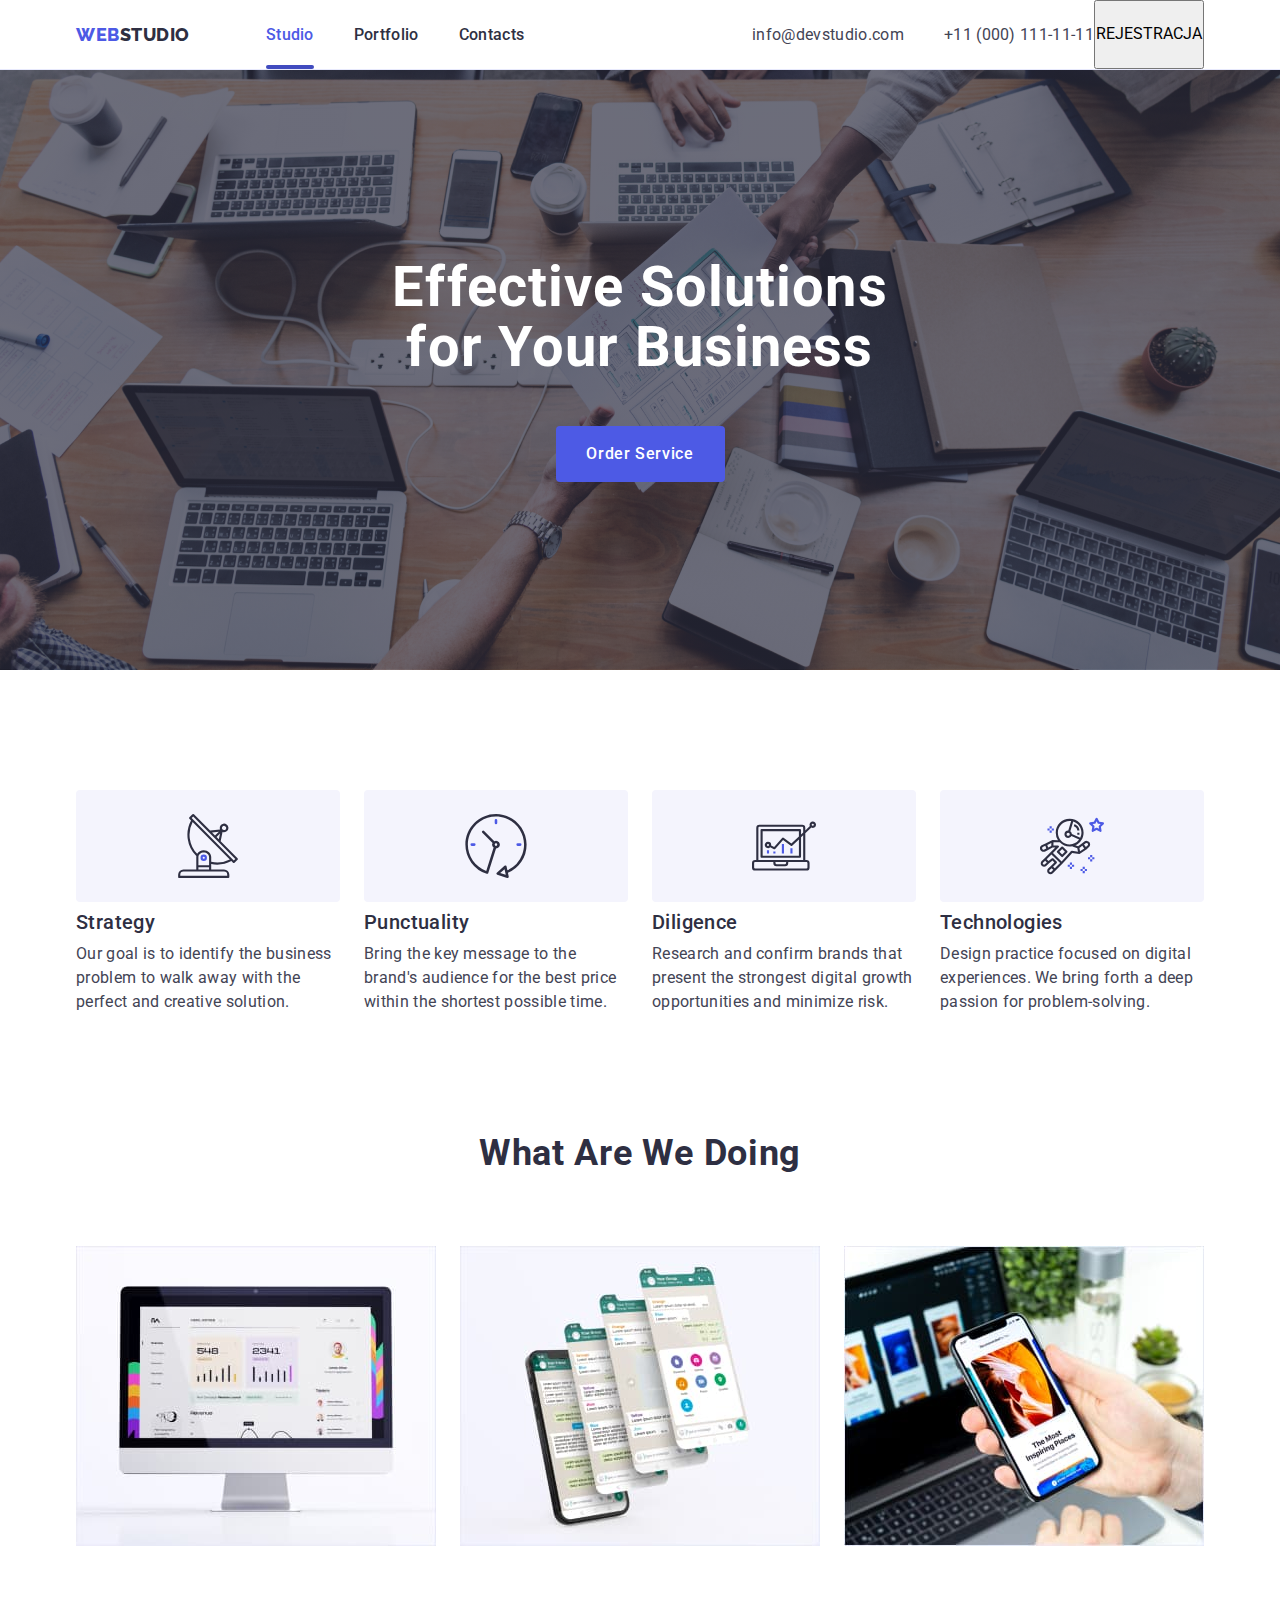
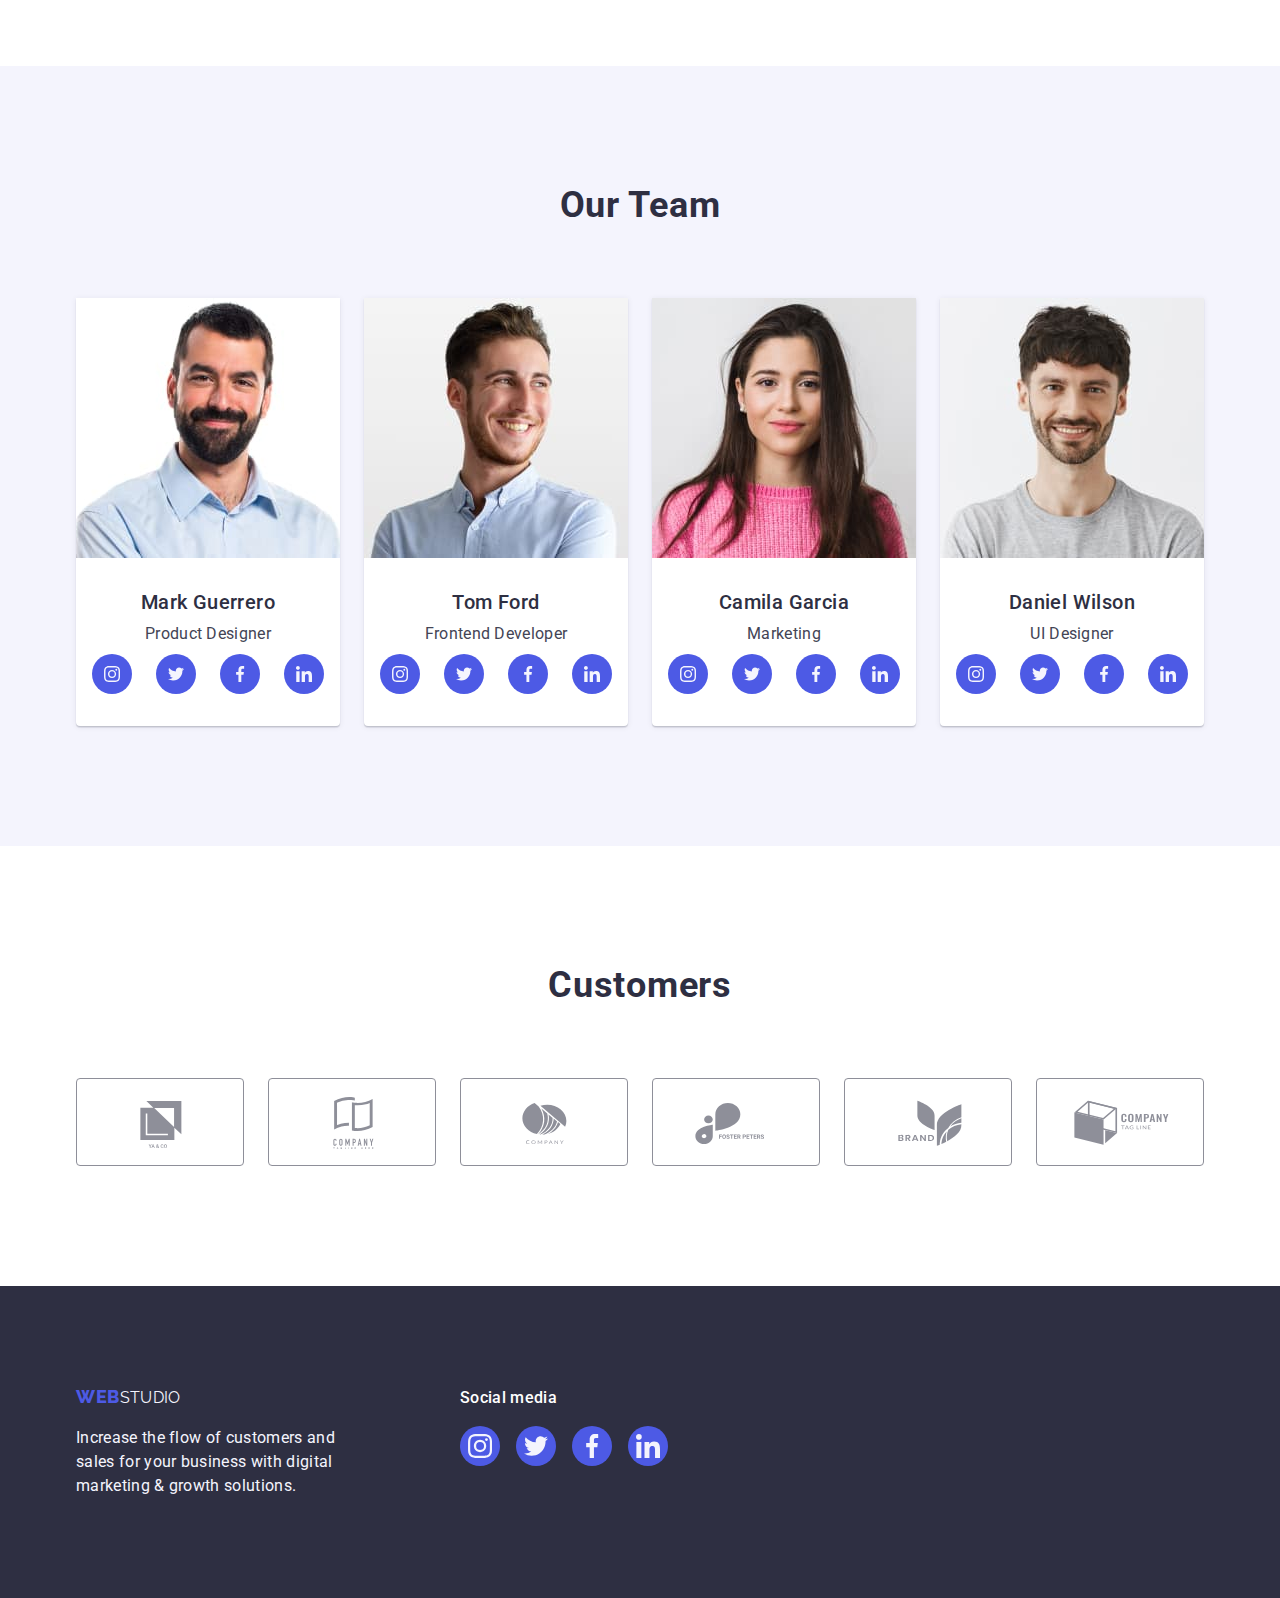
==== index.html @ 227b1a56 "Changed in homework 5." ====
<!DOCTYPE html>
<html lang="en">
<head>
    <meta charset="UTF-8">
    <meta name="viewport" content="width=device-width, initial-scale=1.0">
    <title>Document</title>
    <link rel="preconnect" href="https://fonts.googleapis.com">
    <link rel="preconnect" href="https://fonts.gstatic.com" crossorigin>
    <link href="https://fonts.googleapis.com/css2?family=Raleway:wght@800&family=Roboto:wght@400;500;700;900&display=swap" rel="stylesheet">
    <link 
    rel="stylesheet" href="https://cdnjs.cloudflare.com/ajax/libs/modern-normalize/2.0.0/modern-normalize.min.css" 
    integrity="sha512-4xo8blKMVCiXpTaLzQSLSw3KFOVPWhm/TRtuPVc4WG6kUgjH6J03IBuG7JZPkcWMxJ5huwaBpOpnwYElP/m6wg==" 
    crossorigin="anonymous" 
    referrerpolicy="no-referrer" />
    <link rel="stylesheet" href="./css/modern-normalize.min.css">
    <link rel="stylesheet" href="./css/styles.css">
    
</head>
<body>
    <header class="header">
        <div class = "header-div container">
            <nav class = nav>
                <a class = "logo link" href="./index.html">Web<span class = "span-header">Studio</span></a>
                
                <ul class = "list">
                    <li><a class = "link active-link" href="./index.html">Studio</a></li>
                    <li><a class = "link" href="./portfolio.html">Portfolio</a></li>
                    <li><a class = "link" href="">Contacts</a></li>
                </ul>
            </nav>
                <address class="adres">
                    <ul class = "list">
                        <li><a class = "link info" href="mailto:info@devstudio.com">info@devstudio.com</a></li>
                        <li><a class = "link info" href="tel:+110001111111">+11 (000) 111-11-11</a></li>
                    </ul>
                </address>
                <button class="modal-btn" type = "button" data-modal-open>REJESTRACJA</button>
        </div>
    </header>
    <main>
        <section class= "section container-image">
            <div class = "container">
                <h1 class= "main-headline">Effective Solutions for Your Business</h1>
                <button class= "main-button" type="button">Order Service</button>
            </div>
        </section>
        <section class = "section-second-opcion">
            <div class = "container">
                <h2 class="headline visually-hidden ">ukryta nazwa</h2>
                <ul class="list list-atrybutes social flex">
                    <li class = "list-element">
                        <div class="svg-element">
                            <svg width = "64" height = "64">
                                <use href = "./images/icons.svg#icon-antenna-1-1"></use>
                            </svg> 
                        </div>  
                        <h3 class="headline">Strategy</h3>
                        <p class="text">Our goal is to identify the business problem to walk away with the perfect and creative solution.
                        </p>
                    </li>
                    <li class = "list-element">
                        <div class="svg-element">
                            <svg width = "64" height = "64">
                                <use href = "./images/icons.svg#icon-clock-1"></use>
                            </svg> 
                        </div> 
                        <h3 class="headline">Punctuality</h3>
                        <p class="text">Bring the key message to the brand's audience for the best price within the shortest possible time.
                        </p>
                    </li>
                    <li class = "list-element">
                        <div class="svg-element">
                            <svg width = "64" height = "64">
                                <use href = "./images/icons.svg#icon-diagram-1"></use>
                            </svg>
                        </div>  
                        <h3 class="headline">Diligence</h3>
                        <p class="text">Research and confirm brands that present the strongest digital growth opportunities and minimize risk.
                        </p>
                    </li>
                    <li class = "list-element">
                        <div class="svg-element">
                            <svg  width = "64" height = "64">
                                <use href = "./images/icons.svg#icon-astronaut-1"></use>
                            </svg>  
                        </div>
                        <h3 class="headline">Technologies</h3>
                        <p class="text">Design practice focused on digital experiences. We bring forth a deep passion for problem-solving.
                        </p>
                        
                    </li>
                </ul>
        </div>
        </section>
        <section class="section-third-opcion">
            <div class = "container">
                <h2 class= "second-headline">What are we doing</h2>
                <ul class = "list list-atrybutes">
                    <li class="list-element-three"><img class="link-photo" src="./images/img1.jpg" alt="Old iMac." width="360" height="300"></li>
                    <li class="list-element-three"><img class="link-photo" src="./images/img2.jpg" alt="Phones." width="360" height="300"></li>
                    <li class="list-element-three"><img class="link-photo" src="./images/img3.jpg" alt="Hand with phone." width="360" height="300"></li>
                </ul>
            </div>
        </section>
        <section class="last-section">
            <div class = "container">
                <h2 class="second-headline">Our Team</h2>
                <ul class="list list-atrybutes">
                    <li class="list-element-four">
                        
                        <img class="img-person" src="./images/img_person1.jpg" alt="Man in blue shirt with short hair." width="264" height="260">
                        <div class = "container-person">
                            <h3 class="headline name">Mark Guerrero</h3>
                            <p class="text name">Product Designer</p>
                            
                            <ul class = "social-media-icons-two">
                                <li class="social-media-element">
                                    <a class="social-media-parameters" href="">
                                        <svg class="icon" width = "16" height = "16">
                                            <use href = "./images/icons.svg#icon-instagram-2-3"></use>
            
                                        </svg>
                                    </a>
                                </li>
                                <li class="social-media-element">
                                    <a class="social-media-parameters" href="">
                                        <svg class="icon" width = "16" height = "16">
                                            <use href = "./images/icons.svg#icon-twitter-1"></use>
            
                                        </svg>
                                    </a>
                                </li>
                                <li class="social-media-element">
                                    <a class="social-media-parameters" href="">
                                        <svg class="icon" width = "16" height = "16">
                                            <use href = "./images/icons.svg#icon-facebook-1"></use>
            
                                        </svg>
                                    </a>
                                </li>
                                <li class="social-media-element">
                                    <a class="social-media-parameters" href="">
                                        <svg class="icon" width = "16" height = "16">
                                            <use href = "./images/icons.svg#icon-linkedin-1"></use>
            
                                        </svg>
                                    </a>
                                </li>
                            </ul>
                            
                        </div>
                            
                    </li>
                    <li class="list-element-four">
                        
                        <img class="img-person" src="./images/img_person2.jpg" alt="Smiling man with blue shirt." width="264" height="260">
                        <div class = "container-person">
                            <h3 class="headline name">Tom Ford</h3>
                            <p class="text name">Frontend Developer</p>
                            
                            <ul class = "social-media-icons-two">
                                <li class="social-media-element">
                                    <a class="social-media-parameters" href="">
                                        <svg class="icon" width = "16" height = "16">
                                            <use href = "./images/icons.svg#icon-instagram-2-3"></use>
            
                                        </svg>
                                    </a>
                                </li>
                                <li class="social-media-element">
                                    <a class="social-media-parameters" href="">
                                        <svg class="icon" width = "16" height = "16">
                                            <use href = "./images/icons.svg#icon-twitter-1"></use>
            
                                        </svg>
                                    </a>
                                </li>
                                <li class="social-media-element">
                                    <a class="social-media-parameters" href="">
                                        <svg class="icon" width = "16" height = "16">
                                            <use href = "./images/icons.svg#icon-facebook-1"></use>
            
                                        </svg>
                                    </a>
                                </li>
                                <li class="social-media-element">
                                    <a class="social-media-parameters" href="">
                                        <svg class="icon" width = "16" height = "16">
                                            <use href = "./images/icons.svg#icon-linkedin-1"></use>
            
                                        </svg>
                                    </a>
                                </li>
                            </ul>
                            
                        </div>
                    </li>
                    <li class="list-element-four">
                        
                        <img class="img-person" src="./images/img_person3.jpg" alt="Woman with long hair and wearing a pink sweater." width="264" height="260">
                        <div class = "container-person">
                            <h3 class="headline name">Camila Garcia</h3>
                            <p class="text name">Marketing</p>
                            
                            <ul class = "social-media-icons-two">
                                <li class="social-media-element">
                                    <a class="social-media-parameters" href="">
                                        <svg class="icon" width = "16" height = "16">
                                            <use href = "./images/icons.svg#icon-instagram-2-3"></use>
            
                                        </svg>
                                    </a>
                                </li>
                                <li class="social-media-element">
                                    <a class="social-media-parameters" href="">
                                        <svg class="icon" width = "16" height = "16">
                                            <use href = "./images/icons.svg#icon-twitter-1"></use>
            
                                        </svg>
                                    </a>
                                </li>
                                <li class="social-media-element">
                                    <a class="social-media-parameters" href="">
                                        <svg class="icon" width = "16" height = "16">
                                            <use href = "./images/icons.svg#icon-facebook-1"></use>
            
                                        </svg>
                                    </a>
                                </li>
                                <li class="social-media-element">
                                    <a class="social-media-parameters" href="">
                                        <svg class="icon" width = "16" height = "16">
                                            <use href = "./images/icons.svg#icon-linkedin-1"></use>
            
                                        </svg>
                                    </a>
                                </li>
                            </ul>
                            
                        </div>
                    </li>
                    <li class="list-element-four">
                        
                        <img class="img-person" src="./images/img_person4.jpg" alt="Smiling man with white t-shirt" width="264" height="260">
                        <div class = "container-person">
                            <h3 class="headline name">Daniel Wilson</h3>
                            <p class="text name">UI Designer</p>
                            
                                <ul class = "social-media-icons-two">
                                    <li class="social-media-element">
                                        <a class="social-media-parameters" href="">
                                            <svg class="icon" width = "16" height = "16">
                                                <use href = "./images/icons.svg#icon-instagram-2-3"></use>
                
                                            </svg>
                                        </a>
                                    </li>
                                    <li class="social-media-element">
                                        <a class="social-media-parameters" href="">
                                            <svg class="icon" width = "16" height = "16">
                                                <use href = "./images/icons.svg#icon-twitter-1"></use>
                
                                            </svg>
                                        </a>
                                    </li>
                                    <li class="social-media-element">
                                        <a class="social-media-parameters" href="">
                                            <svg class="icon" width = "16" height = "16">
                                                <use href = "./images/icons.svg#icon-facebook-1"></use>
                
                                            </svg>
                                        </a>
                                    </li>
                                    <li class="social-media-element">
                                        <a class="social-media-parameters" href="">
                                            <svg class="icon" width = "16" height = "16">
                                                <use href = "./images/icons.svg#icon-linkedin-1"></use>
                
                                            </svg>
                                        </a>
                                    </li>
                                </ul>

                        </div>
                        
                    </li>
                </ul>
            </div>
        </section>
        <section class="section-second-opcion">
            <div class="container">
                <h2 class="second-headline">Customers</h2>
                <ul class="icons-customers">
                    <li class="customers">
                        <a href="" class="customer">
                            <svg class="icon-color" width = "104" height = "56">
                                <use href = "./images/icons.svg#icon-Logo"></use>
                            </svg>
                        </a>
                    </li>
                    <li class="customers">
                        <a href="" class="customer">
                            <svg class="icon-color" width = "104" height = "56">
                                <use href = "./images/icons.svg#icon-Logo-1"></use>
                            </svg>
                        </a>
                    </li>
                    <li class="customers">
                        <a href="" class="customer">
                            <svg class="icon-color" width = "104" height = "56">
                                <use href = "./images/icons.svg#icon-Logo-2"></use>
                            </svg>
                        </a>
                    </li>
                    <li class="customers">
                        <a href="" class="customer">
                            <svg class="icon-color" width = "104" height = "56">
                                <use href = "./images/icons.svg#icon-Logo-5"></use>
                            </svg>
                        </a>
                    </li>
                    <li class="customers">
                        <a href="" class="customer">
                            <svg class="icon-color" width = "104" height = "56">
                                <use href = "./images/icons.svg#icon-Logo-6"></use>
                            </svg>
                        </a>
                    </li>
                    <li class="customers">
                        <a href="" class="customer">
                            <svg class="icon-color" width = "104" height = "56">
                                <use href = "./images/icons.svg#icon-Logo-4"></use>
                            </svg>
                        </a>
                    </li>

                </ul>

            </div>
            
        </section>
    </main>
    <footer class="footer">
        <div class = "flex-footer container">
            <div class="foot">
                <a class = "logo link-footer" href="./index.html">Web<span class="span-footer">Studio</span></a>
                <p class="span-footer">Increase the flow of customers and sales for your business with digital marketing & growth solutions.</p>
            </div>
            <div>
                <p class="social-media">Social media</p>
                <ul class = "social-media-icons">
                    <li class="social-media-element">
                        <a class="social-media-footer" href="">
                            <svg class="icon" width = "24" height = "24">
                                <use href = "./images/icons.svg#icon-instagram-2-3"></use>

                            </svg>
                        </a>
                    </li>
                    <li class="social-media-element">
                        <a class="social-media-footer" href="">
                            <svg class="icon" width = "24" height = "24">
                                <use href = "./images/icons.svg#icon-twitter-1"></use>

                            </svg>
                        </a>
                    </li>
                    <li class="social-media-element">
                        <a class="social-media-footer" href="">
                            <svg class="icon" width = "24" height = "24">
                                <use href = "./images/icons.svg#icon-facebook-1"></use>

                            </svg>
                        </a>
                    </li>
                    <li class="social-media-element">
                        <a class="social-media-footer" href="">
                            <svg class="icon" width = "24" height = "24">
                                <use href = "./images/icons.svg#icon-linkedin-1"></use>

                            </svg>
                        </a>
                    </li>
                </ul>
            </div>
        </div>
    </footer>
    <div class = "backdrop is-hidden" data-modal>
        <div class="modal">
            <button type="button" class = "close-btn" data-modal-close>X</button>
        </div>
    </div>
    <script src="./js/modal.js"></script>
</body>
</html>
---- css/styles.css ----
*{
    margin: 0;
    padding: 0;
}
:root{

    --Primary-Brand:#4D5AE5;

    --Pressed-state:#404BBF;

    --Dark:#2E2F42;

    --Success:#31D0AA;

    --Text:#434455;

    --Subtle-Text:#8E8F99;

    --Accent:#E7E9FC;

    --Light:#F4F4FD;

    --Modal-overlay:#2E2F42;

    --Hero-background:#2E2F42;

    --White-background:#FFFFFF;

    --Modal-background:#FCFCFC;

}

body{
    color:var(--Text);
    font-family: Roboto, sans-serif;
    background-color: var(--White-background);

}

img{
    display: block;
    height: auto;    
}


/*STYLES LINK*/
.link{
    font-weight: 500;
    color:var(--Dark);
    font-size: 16px;
    line-height: 1.5;
    letter-spacing: 0.02em;
    color: var(--Dark);
    text-decoration: none;
    padding: 24px 0;
    position: relative;
    
    

}

.active-link{
    color: var(--Primary-Brand);
    transition: color 250ms cubic-bezier(0.4,0,0.2,1);
}

.active-link::after{
    color: var(--Primary-Brand);
    position: absolute;
    content: "";
    left: 0;
    bottom: -1px;
    width: 100%;
    height: 4px;
    background-color: var(--Pressed-state);
    border-radius: 2px;
    

}

.link-image{
    text-decoration: none;
    display: block;
    box-shadow:250ms cubic-bezier(0.4, 0, 0.2, 1);
    position: relative;
    overflow: hidden;
}


.link-photo{
    font-weight: 500;
    color:var(--Dark);
    font-size: 16px;
    line-height: 1.5;
    letter-spacing: 0.02em;
    color: var(--Dark);
    text-decoration: none;
}

.link-footer{
    font-weight: 500;
    color:var(--Dark);
    font-size: 16px;
    line-height: 1.5;
    letter-spacing: 0.02em;
    color: var(--Dark);
    text-decoration: none;
    display: inline-block;
    margin-bottom: 16px;
}

.empty-link:hover,
.link:hover{
    color:var(--Pressed-state)
}

.link:active{
    color: var(--Pressed-state);
}

.empty-link:focus,
.link:focus{
    color:var(--Pressed-state)
}

.link-image:hover .paragraf{
    
    transform: translateY(0);
    
}

.link-image:hover{
    box-shadow: 0px 1px 6px rgba(46, 47, 66, 0.08), 0px 1px 1px rgba(46, 47, 66, 0.16), 0px 2px 1px rgba(46, 47, 66, 0.08);
}

.link-image:focus .paragraf{
    transform: translateY(0);
}

.link-image:focus{
    box-shadow: 0px 1px 6px rgba(46, 47, 66, 0.08), 0px 1px 1px rgba(46, 47, 66, 0.16), 0px 2px 1px rgba(46, 47, 66, 0.08);
}

/*------------------------------------------------*/


/*STYLES BUTTON*/

.main-button:hover,
.button:hover{
    color: var(--White-background);
    background-color: var(--Pressed-state);
    cursor: pointer;
}

.button:hover{
    border: 1px solid transparent;
    box-shadow: 0px 3px 1px rgba(0, 0, 0, 0.1), 0px 2px 1px rgba(0, 0, 0, 0.08), 0px 2px 2px rgba(0, 0, 0, 0.12);
}

.main-button:focus,
.button:focus{
    color:var(--White-background);
    background-color:var(--Pressed-state);
}

.button:focus{
    border: 1px solid transparent;
    box-shadow: 0px 3px 1px rgba(0, 0, 0, 0.1), 0px 2px 1px rgba(0, 0, 0, 0.08), 0px 2px 2px rgba(0, 0, 0, 0.12);
}

.button:active{
    color: var(--White-background);
    background-color: var(--Pressed-state);
}

.button{
    cursor: pointer;
    font-family: Roboto , sans-serif;
    font-weight: 500;
    font-size: 16px;
    line-height: 1.5;
    letter-spacing: 0.04em;
    color: var(--Primary-Brand);
    background-color: var(--Light);
    padding: 12px 24px;
}

.main-button{
    cursor: pointer;
    font-family: Roboto , sans-serif;
    font-weight: 500;
    font-size: 16px;
    line-height: 1.5;
    letter-spacing: 0.04em;
    color: var(--White-background);
    background-color: var(--Primary-Brand);
    display:block;
    min-width: 169px;
    height: 56px;
    border: none;
    border-radius: 4px;
    margin:auto;


}

.button-margin-border{
    margin-bottom: 72px;
}

.border-button{
    border: 1px solid var(--Accent);
    border-radius:4px ;
}
/*------------------------------------------------*/

/*STYLES HEADLINE*/

.headline{
    font-weight: 500;
    font-size: 20px;
    line-height: 1.2;
    letter-spacing: 0.02em;
    color:var(--Dark);
    margin-bottom: 8px;

}


.second-headline{
    font-size: 36px;
    line-height: 1.11;
    letter-spacing: 0.02em;
    text-align: center;
    text-transform: capitalize;
    color: var(--Dark);
    margin-bottom: 72px;
}



.main-headline{
    font-size: 56px;
    line-height: 1.07;
    text-align: center;
    letter-spacing: 0.02em;
    color: var(--White-background);
    max-width: 496px;
    margin-left: auto;
    margin-right:auto ;
    margin: 0 auto 48px;

}

/*------------------------------------------------*/


/*STYLES SECTIONS*/

.section{
    background-color:var(--Hero-background);
    padding: 188px 0;
}

.section-second-opcion{
    padding: 120px 0 120px;
}

.section-third-opcion{
    padding-bottom: 120px;
}

.last-section{
    background-color: var(--Light);
    padding: 120px 0;
}

.section-portfolio{
    padding-top: 96px;
    padding-bottom: 120px;
}

/*------------------------------------------------*/

/*STYLES LIST*/

.list{
    list-style: none;
    display: flex;
    gap: 40px;


}

.list-element-four{
    background-color: var(--White-background);
    width: calc((100% - 72px) / 4);
    border-radius: 0px 0px 4px 4px;
    box-shadow: 0px 1px 6px rgba(46, 47, 66, 0.08), 0px 1px 1px rgba(46, 47, 66, 0.16), 0px 2px 1px rgba(46, 47, 66, 0.08);
}

.list-atrybutes{
    gap:24px;
}

.list-element{
    width: calc((100% - 72px) / 4);
}

.list-element-two{
    width: calc((100% - 48px) / 3);
}

.list-element-three{
    width: calc(100% - 48px)/3;
}

/*------------------------------------------------*/

/*STYLES SPAN*/

.span-header{
    color: var(--Dark);
}

.span-footer{
    color: var(--Light);
    max-width: 264px;
    font-size: 16px;
    line-height: 1.5;
    font-weight: 400;
    letter-spacing: 0.02em;
}

/*------------------------------------------------*/

/*STYLES CONTAINER*/

.container{
    width: 1158px;
    margin: 0 auto;
    padding-left: 15px;
    padding-right: 15px;
}

.container-person{
    padding: 32px 0px;
}

.container-two{
    padding: 32px 16px;
    border: 1px solid var(--Accent);
    border-top: none;
}

.container-image{
    background-image: linear-gradient(rgba(46, 47, 66, 0.7), 
    rgba(46, 47, 66, 0.7)),
    url(../images/people-office.jpg);
    max-width: 1440px;
    background-repeat: no-repeat;
    background-position: center;
    background-size: cover;
    margin:0 auto;
}

/*------------------------------------------------*/


/*SOCIAL MEDIA AND ICONS*/

.social-media{
    font-weight: 500;
    font-size: 16px;
    line-height: 1.5;
    letter-spacing: 0.02em;
    color: var(--White-background);
    margin-bottom: 16px;

}

.social-media-icons{
    display: flex;
    gap: 16px;
    list-style: none;

}

.social-media-icons-two{
    display: flex;
    justify-content: center;
    gap:24px;
    list-style: none;
    margin-top: 8px;
}

.social-media-element{
    width: 40px;
    height: 40px;
}

.social-media-parameters{
    width: 100%;
    height: 100%;
    background-color: var(--Primary-Brand);
    border-radius: 50%;
    display: flex;
    align-items: center;
    justify-content: center;
}

.icon{
    fill: var(--Light);
}

.icon-color{
    fill: currentColor;
}

.icons-customers{
    display: flex;
    gap: 24px;
}

.social-media-footer{
    width: 100%;
    height: 100%;
    background-color: var(--Primary-Brand);
    border-radius: 50%;
    display: flex;
    align-items: center;
    justify-content: center;
}


.social-media-parameters:hover{
    background-color: var(--Pressed-state);

}

.social-media-parameters:focus{
    background-color: var(--Pressed-state);
}

.social-media-footer:hover{
    background-color: var(--Success);
}

.social-media-footer:focus{
    background-color: var(--Success);
}

.customer:hover{
    border-color: var(--Pressed-state);
    color: var(--Pressed-state);
}

.icon-color:hover{
    color: var(--Pressed-state);
}

.customer:focus{
    border-color: var(--Pressed-state);
    color: var(--Pressed-state);
}

/*------------------------------------------------*/



/*CUSTOMERS*/

.customers{
    width: calc((100% - 120px)/6);
    height: 88px;
    list-style: none;
}

.customer{
    width: 100%;
    height: 100%;
    border: 1px solid var(--Subtle-Text);
    border-radius: 4px;
    display: flex;
    align-items: center;
    justify-content: center;
    color: var(--Subtle-Text);


}

/*------------------------------------------------*/

/*OTHER*/

.text{
    color:var(--Text);
    font-size: 16px;
    line-height: 1.5;
    font-weight: 400;
    letter-spacing: 0.02em;
}




.footer{
    display: flex;
    background-color:var(--Dark);
    padding: 100px 0;
    gap:20px;

}




.info{
    color:var(--Text);
    font-weight: 400;
    transition: color 250ms cubic-bezier(0.4,0,0.2,1);
}

.logo{
    font-family: Raleway,sans-serif;
    font-weight: 800;
    font-size: 18px;
    line-height: 1.17;
    letter-spacing: 0.03em;
    text-transform: uppercase;
    color:var(--Primary-Brand);
    text-decoration: none;
    margin-right: 76px;;
}

.adres{
    font-style: normal;
    display: flex;
    justify-content: flex-end;
    align-items: center;
    margin-left: auto;
    font-weight: 400;
}


.header{
    border-bottom: 1px solid var(--Accent);
    box-shadow:  0px 2px 1px rgba(46, 47, 66, 0.08), 0px 1px 1px rgba(46, 47, 66, 0.16), 0px 1px 6px rgba(46, 47, 66, 0.08);
}

.header-div{
    display:flex;

}


.nav{
    display: flex;
    align-items: center;

}



.name{
    text-align: center;
}

.foot{
    margin-right: 120px;

}

.div-foot{
    display:flex;
}

.center{
    justify-content: center;
}


.wrap{
    flex-wrap: wrap;
    column-gap: 24px;
    row-gap: 48px;
}


.visually-hidden {
    position: absolute;
    width: 1px;
    height: 1px;
    margin: -1px;
    border: 0;
    padding: 0;
    white-space: nowrap;
    clip-path: inset(100%);
    clip: rect(0 0 0 0);
    overflow: hidden;
}

.flex{
    display: flex;

}

.flex-footer{
    display: flex;
    align-items: baseline;

}

.img-person{
    color:var(--Dark);
    font-weight: 500;
    font-size: 16px;
    line-height: 1.5;
    letter-spacing: 0.02em;
    color: var(--Dark);
    text-decoration: none;
}



.svg-element{
    display: flex;
    height: 112px;
    background-color: var(--Light);
    border-radius: 4px;
    margin-bottom: 8px;
    align-items: center;
    justify-content: center;
}

.customers{
    width: calc((100% - 120px)/6);
    height: 88px;
    list-style: none;
}

.customer{
    width: 100%;
    height: 100%;
    border: 1px solid var(--Subtle-Text);
    border-radius: 4px;
    display: flex;
    align-items: center;
    justify-content: center;
    color: var(--Subtle-Text);


}

.appear{
    position: relative;
    overflow: hidden;
    
}

.paragraf{
    position: absolute;
    font-size: 16px;
    line-height: 1.5;
    letter-spacing: 0.02em;
    color: var(--Light);
    padding: 40px 32px;
    top:0;
    background-color: var(--Primary-Brand);
    width: 100%;
    height: 100%;
    transform: translateY(100%);
    transition: transform 250ms cubic-bezier(0.4,0,0.2,1);
}

.backdrop{
    position: fixed;
    top:0;
    left:0;
    width: 100%;
    height: 100%;
    background-color: rgba(46,47,66,0.4);
    transition: opacity 250ms cubic-bezier(0.4,0,0.2,1);
}

.is-hidden{
    opacity: 0;
    visibility: hidden;
    pointer-events: none;
}

.modal{
    position: absolute;
    top:50%;
    left:50%;
    transform: translate(-50%,-50%) scale(1);
    width: 408px;
    min-height: 584px;
    background-color: var(--Modal-background);
    transition: transform 250ms cubic-bezier(0.4,0,0.2,1);
}

.close-btn{
    position: absolute;
    top:24px;
    right: 24px;
    width: 24px;
    height: 24px;
    border-radius: 50%;
    display: flex;
    align-items: center;
    justify-content: center;
    background-color: var(--Accent);
    border: 1px solid rgba(0,0,0,0.1);
    padding: 0;
    cursor: pointer;
    transition: background-color 250ms cubic-bezier(0.4,0,0.2,1),border 250ms cubic-bezier(0.4,0,0.2,1);
}

.close-btn:hover{
    background-color: var(--Pressed-state);
    border: none;
}

.close-btn:focus{
    background-color: var(--Pressed-state);
    border: none;
}

/*------------------------------------------------*/
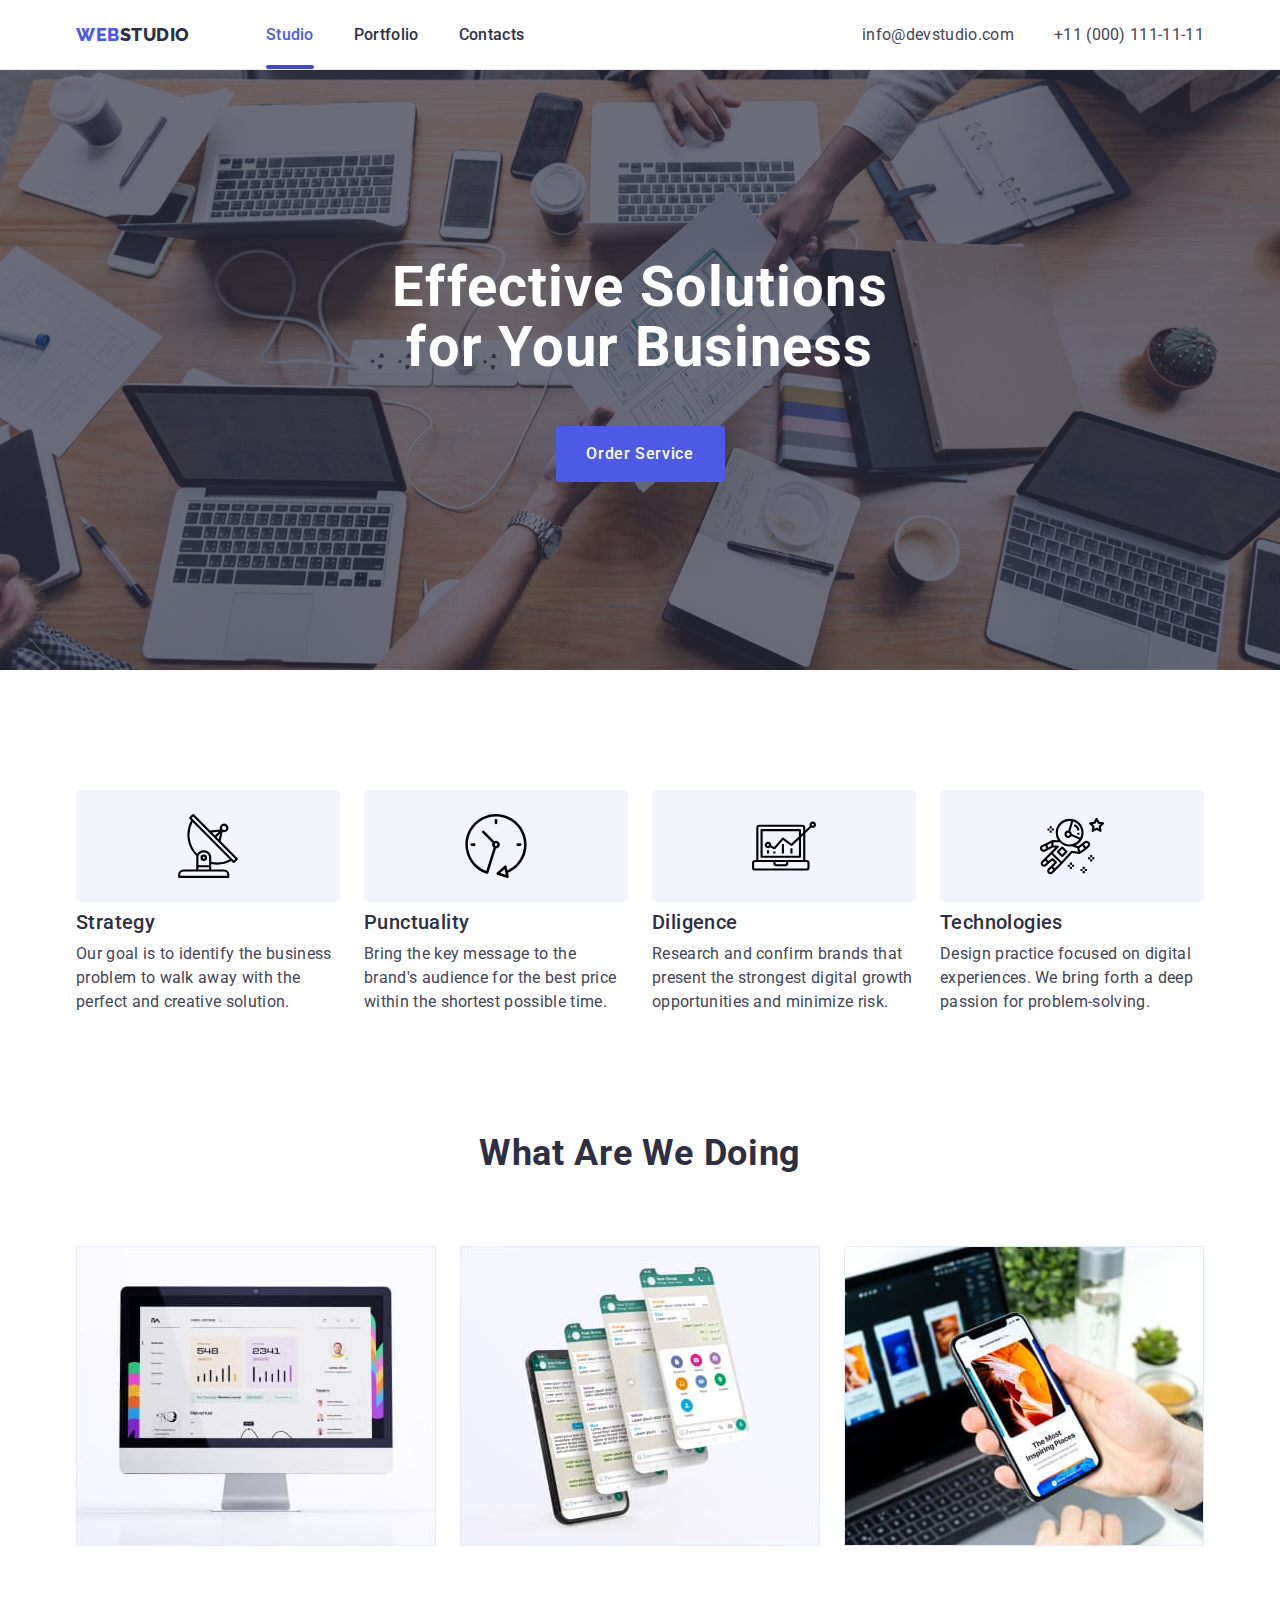
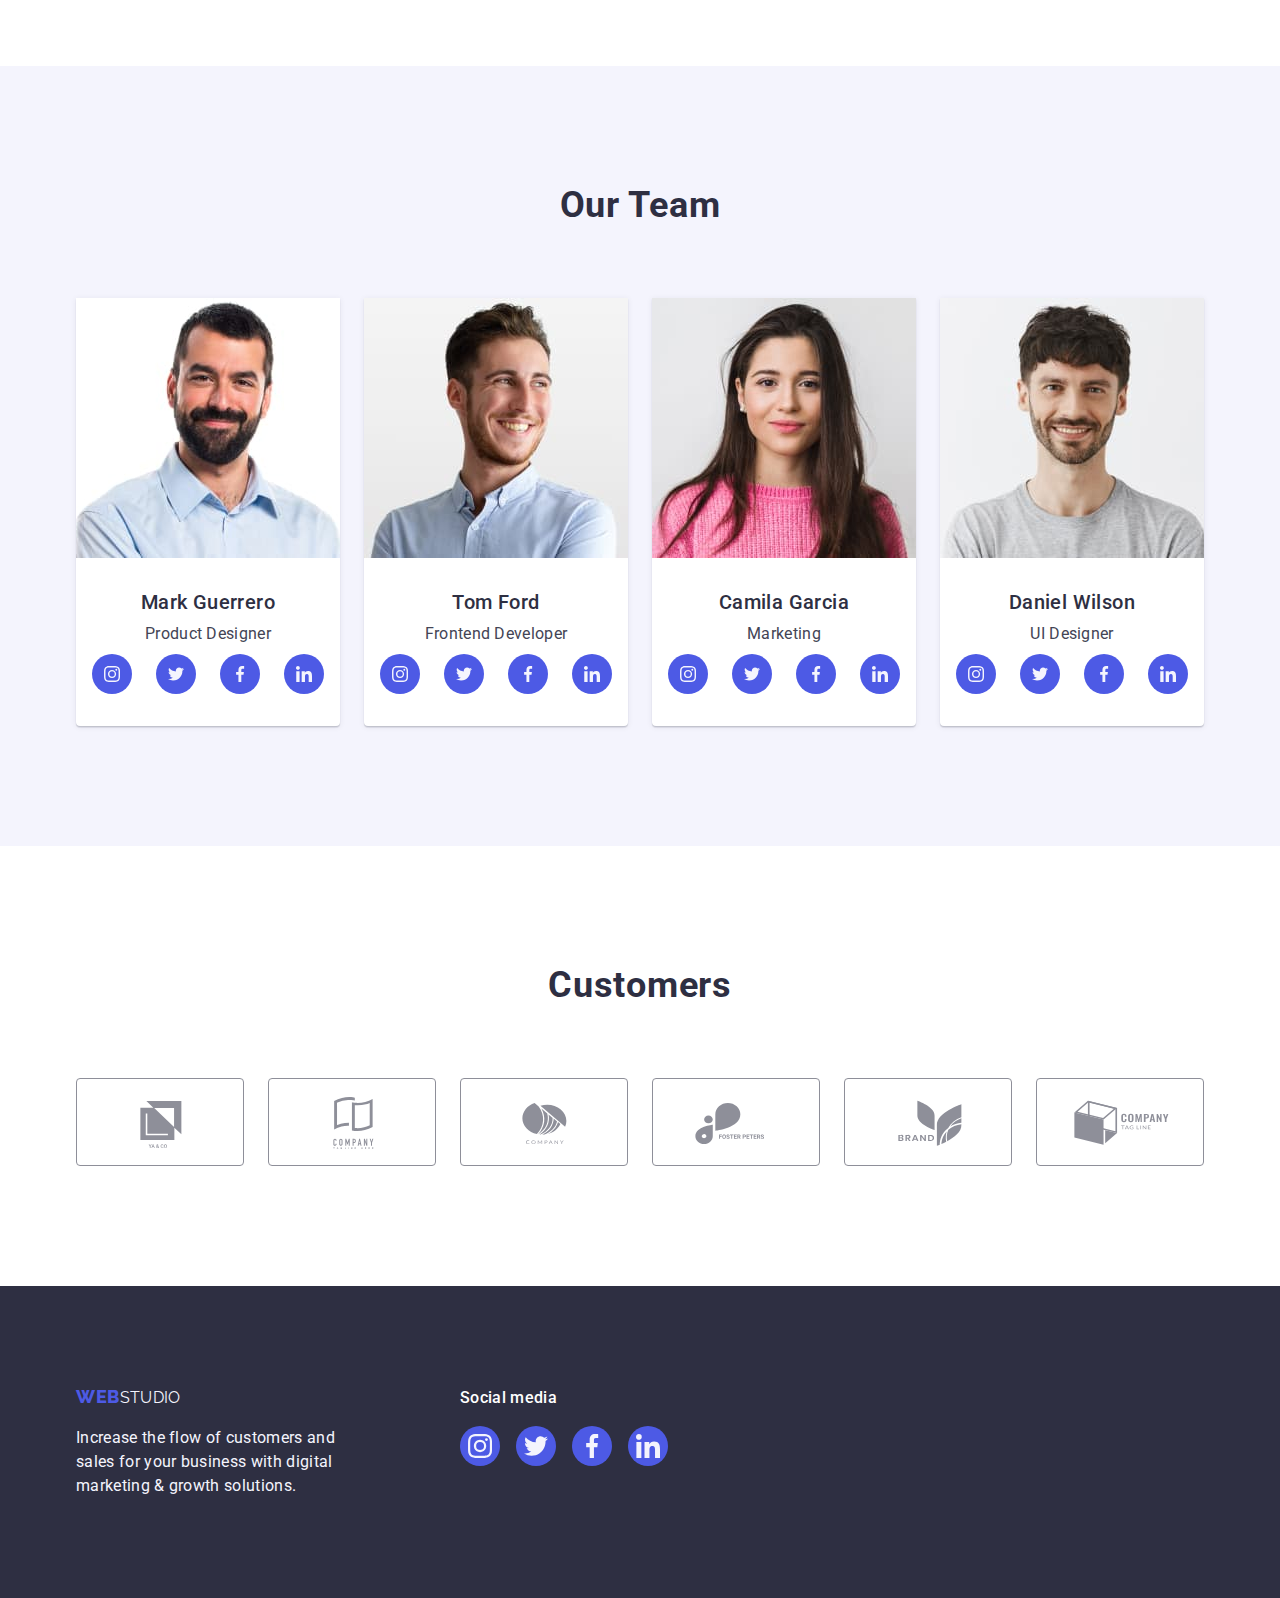
==== commit a365af91: "Changed in homework 5." ====
--- a/index.html
+++ b/index.html
@@ -34,7 +34,7 @@
                         <li><a class = "link info" href="tel:+110001111111">+11 (000) 111-11-11</a></li>
                     </ul>
                 </address>
-                <button class="modal-btn" type = "button" data-modal-open>REJESTRACJA</button>
+                
         </div>
     </header>
     <main>
@@ -387,7 +387,11 @@
     </footer>
     <div class = "backdrop is-hidden" data-modal>
         <div class="modal">
-            <button type="button" class = "close-btn" data-modal-close>X</button>
+            <button type="button" class = "close-btn" data-modal-close>X
+                <svg class = icon-close width="8" heighy="8">
+                    <use href = "./images/icons.svg#icon-close"></use>
+                </svg>
+            </button>
         </div>
     </div>
     <script src="./js/modal.js"></script>
--- a/css/styles.css
+++ b/css/styles.css
@@ -728,4 +728,16 @@
     border: none;
 }
 
+.icon-close{
+    transition: fill 250ms cubic-bezier(0.4,0,0.2,1);
+}
+
+.icon-close:hover{
+    fill:var(--White-background)
+}
+
+.icon-close:focus{
+    fill: var(--White-background);
+}
+
 /*------------------------------------------------*/